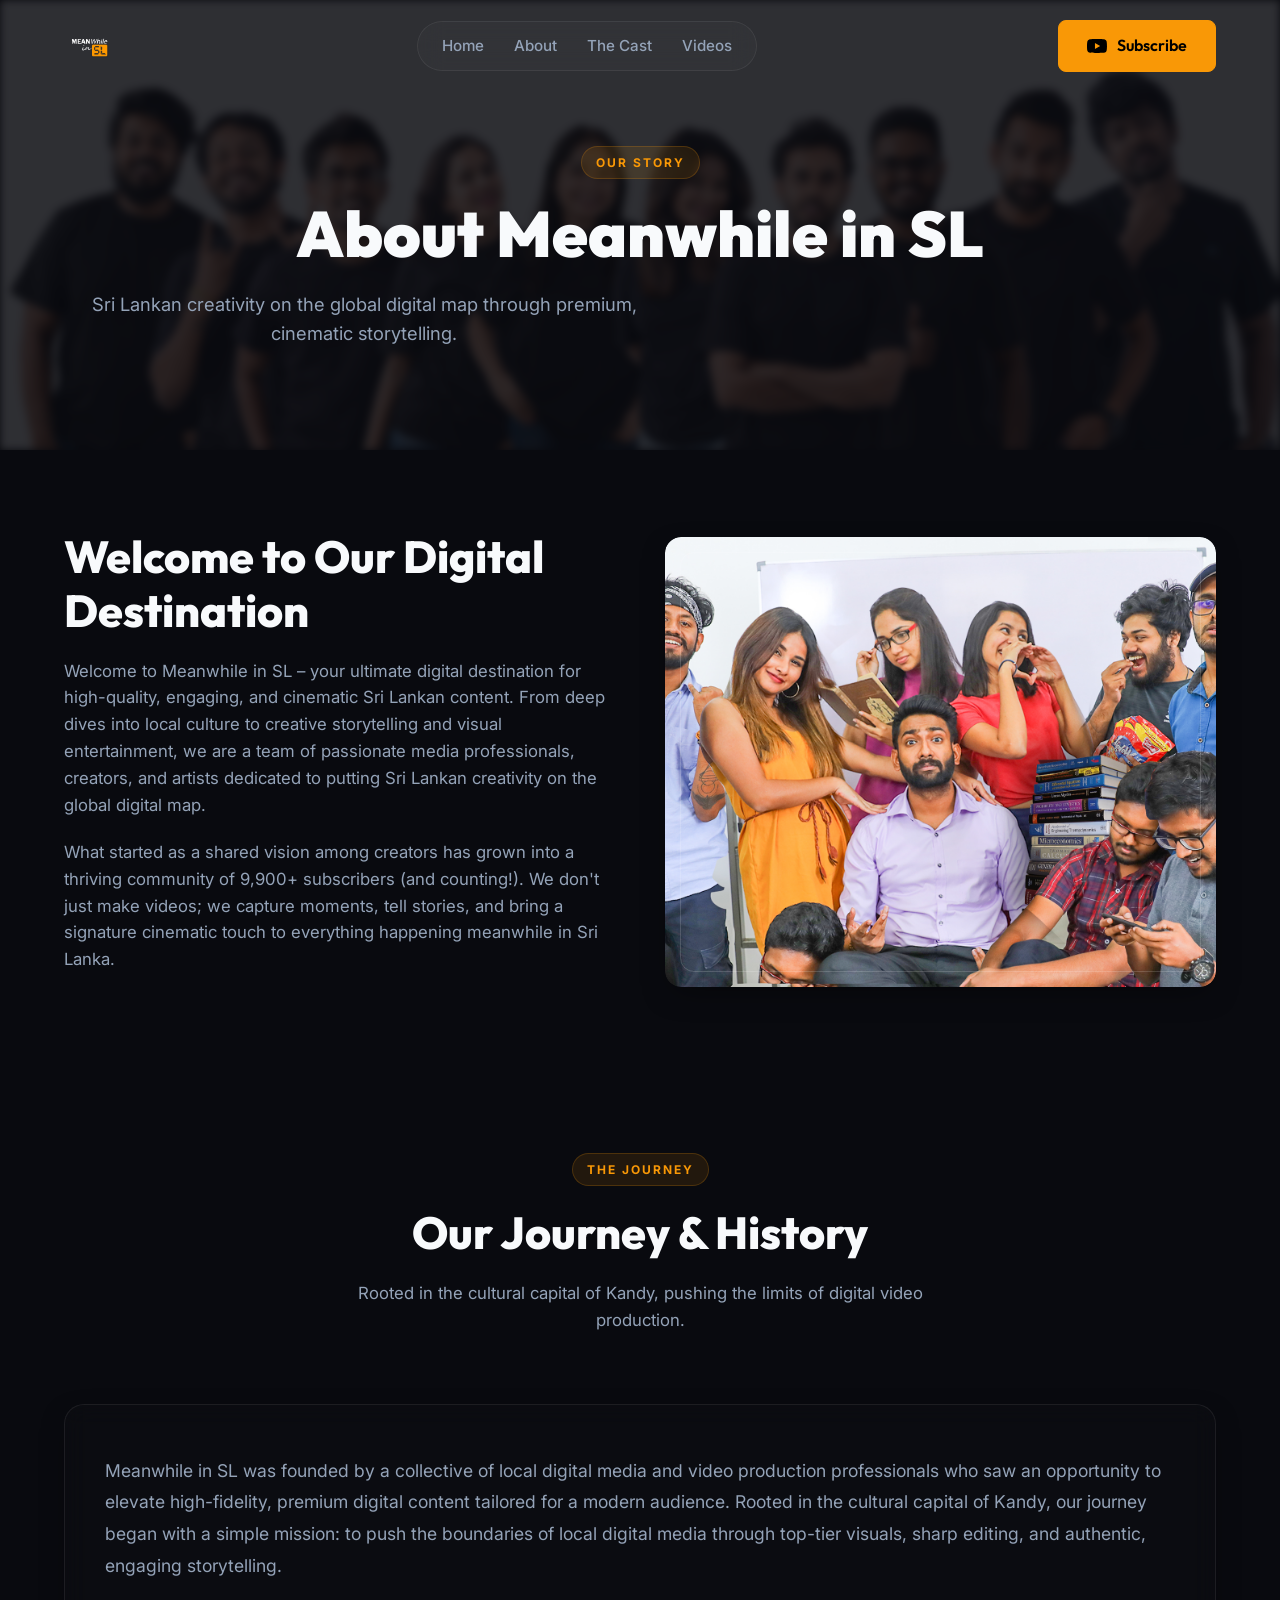
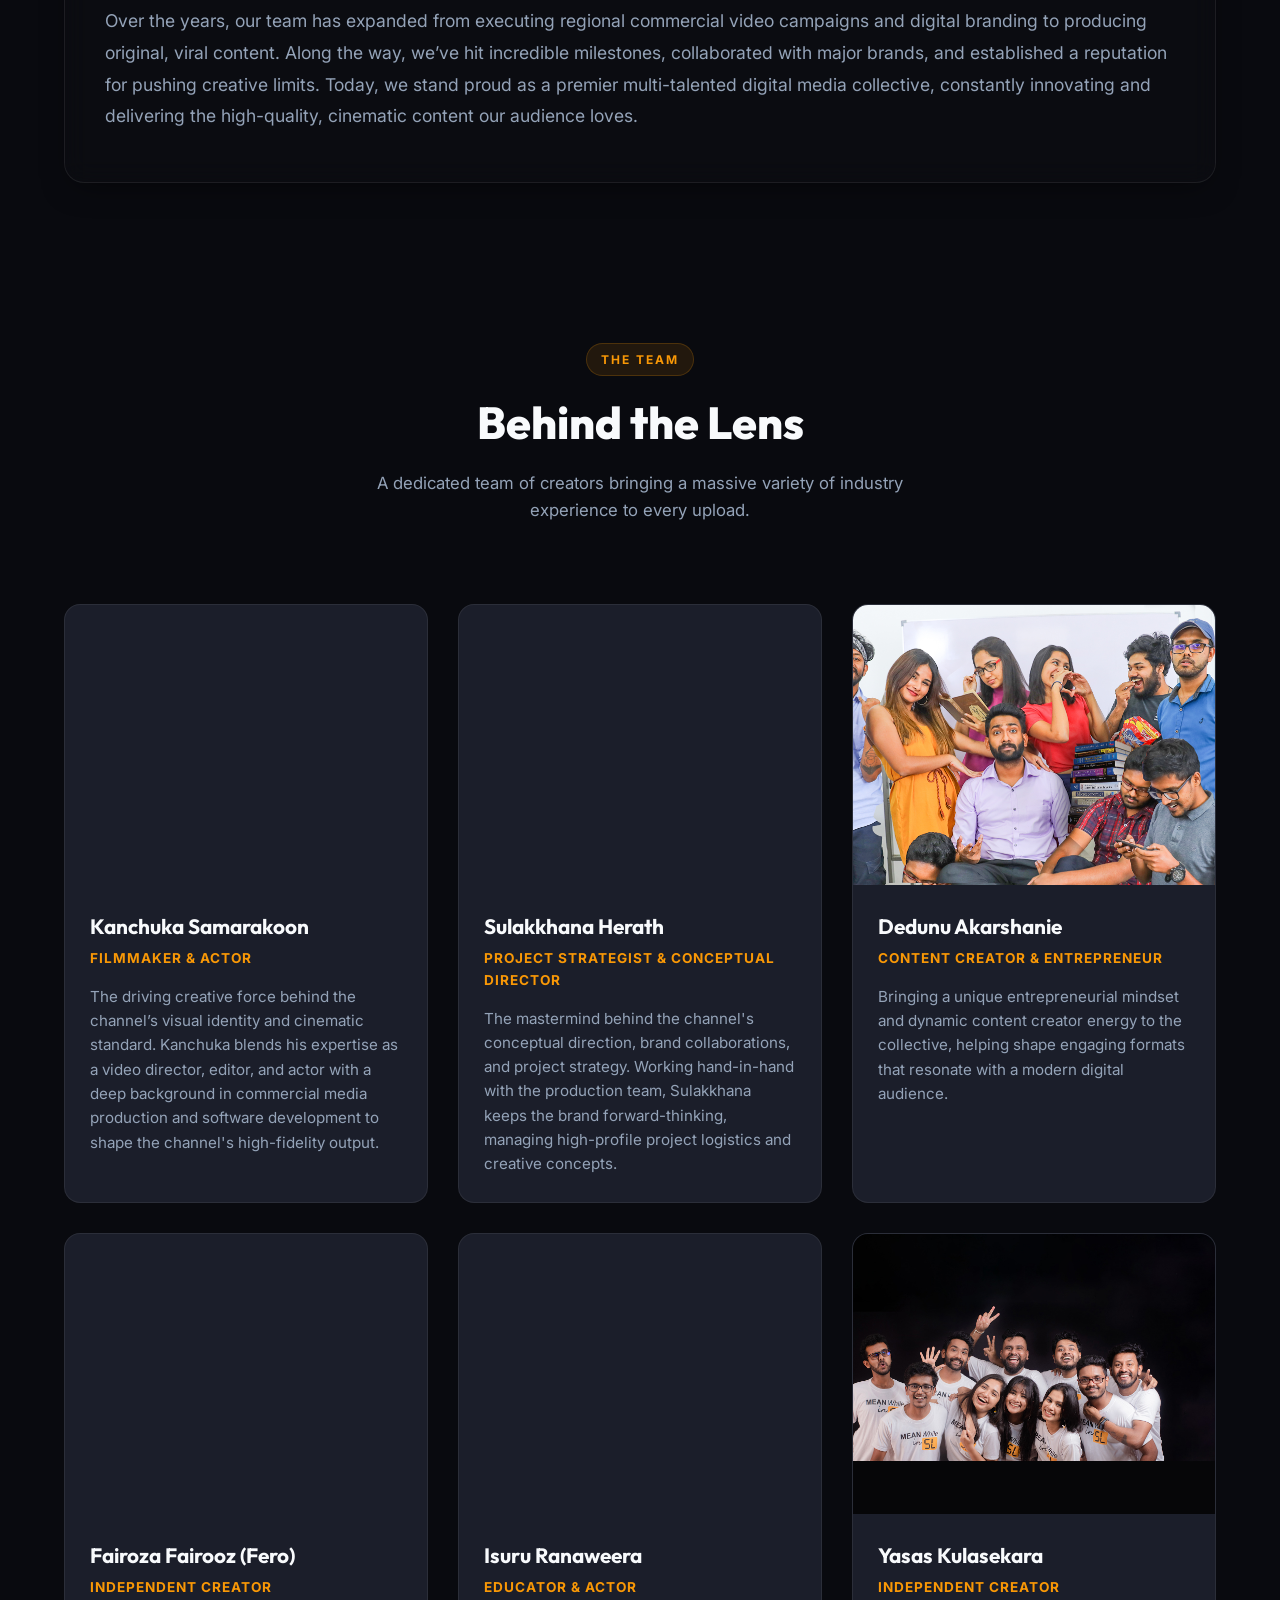
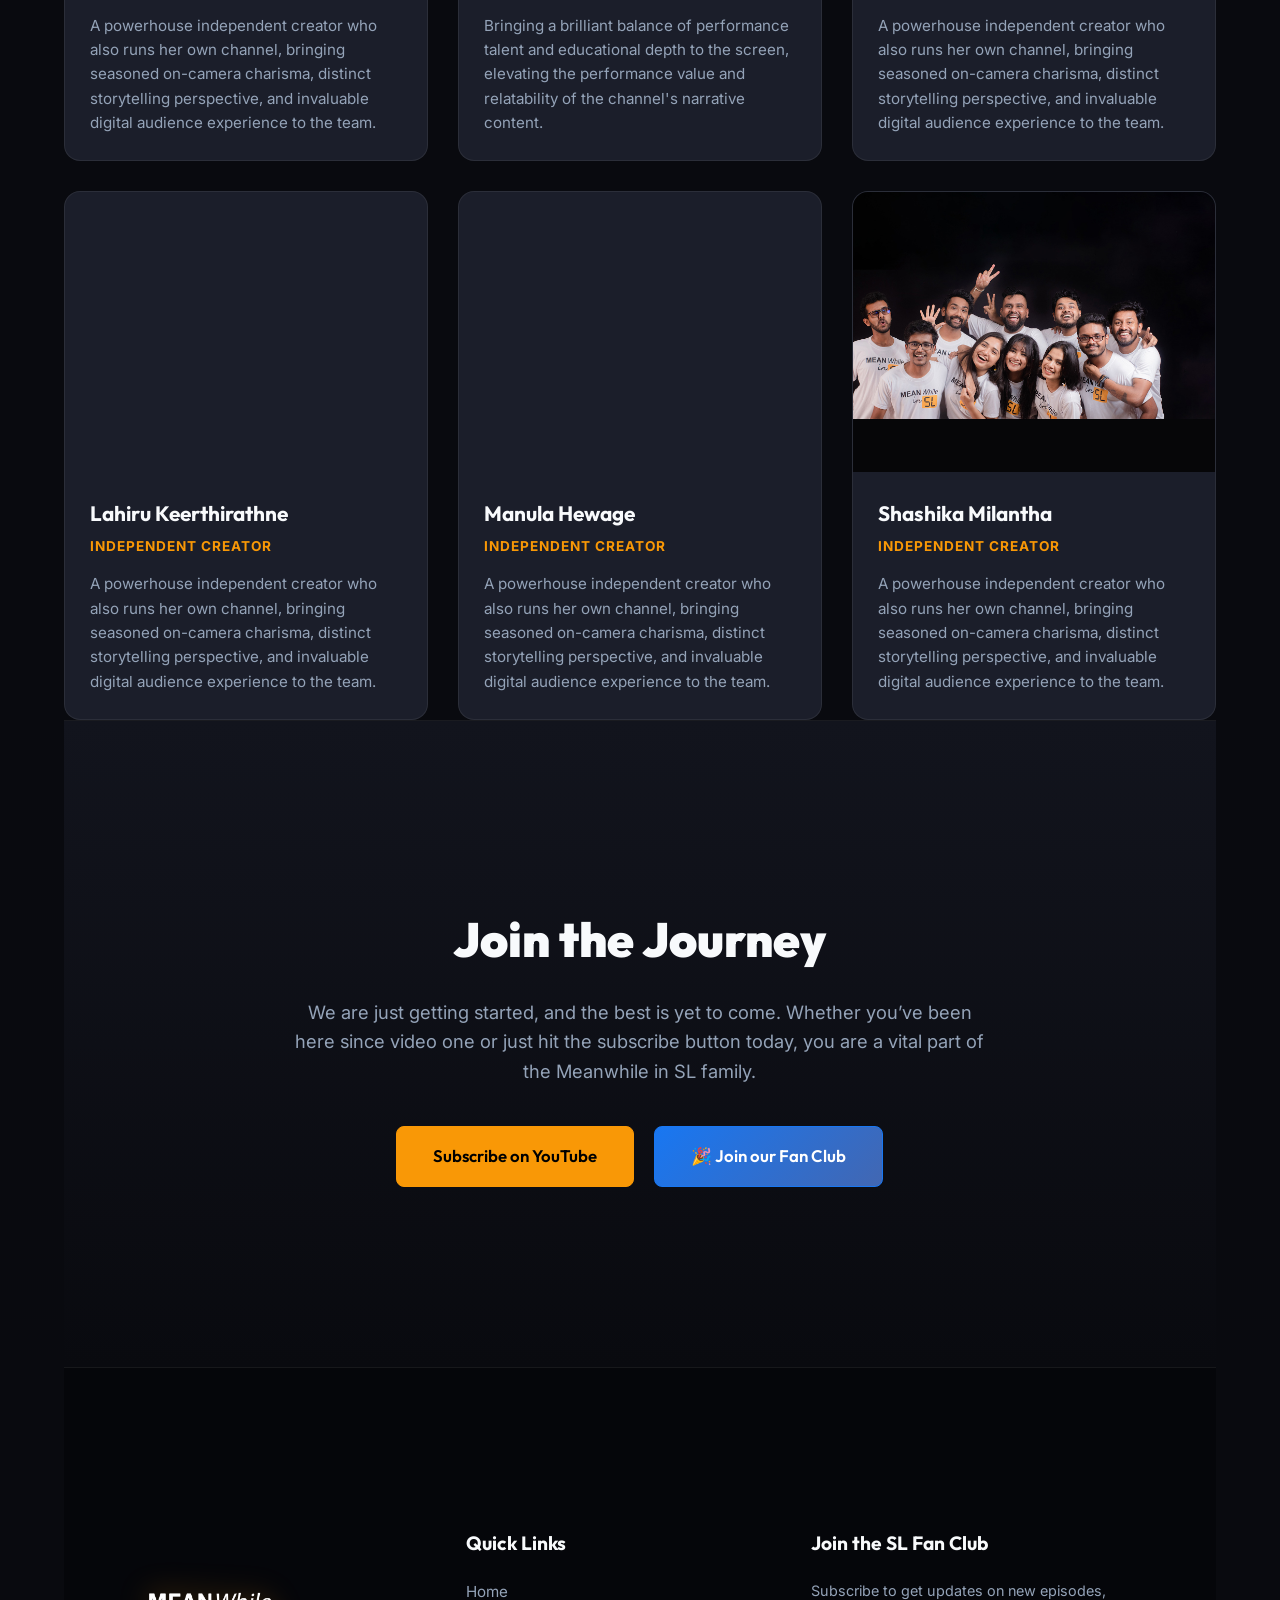
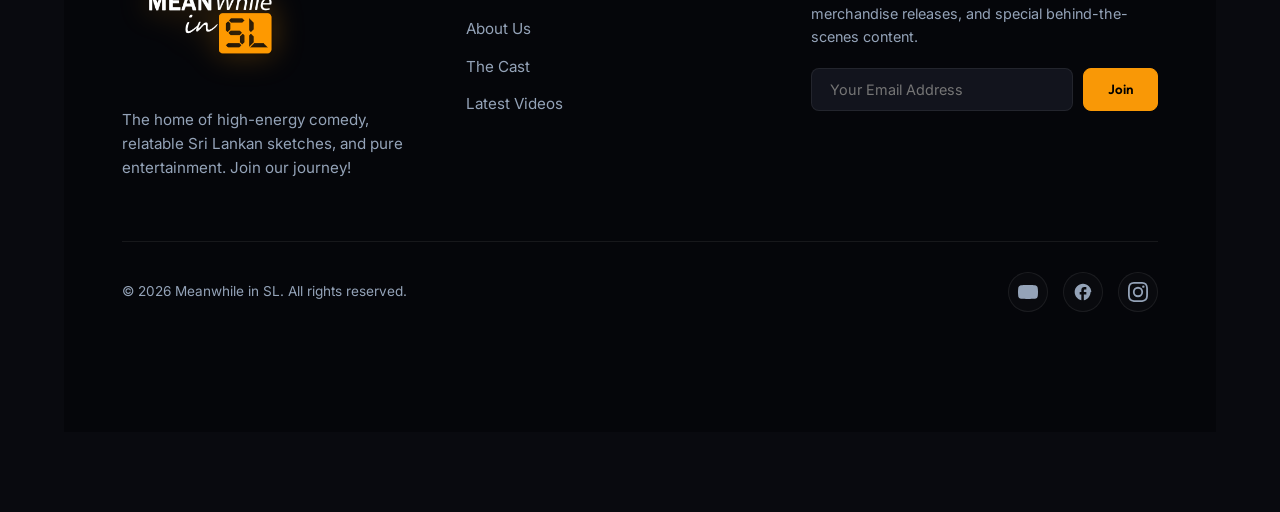
==== about.html @ 3b0b1403 "Add files via upload" ====
<!DOCTYPE html>
<html lang="en">
<head>
    <meta charset="UTF-8">
    <meta name="viewport" content="width=device-width, initial-scale=1.0">
    <title>About Us | Meanwhile in SL</title>
    <meta name="description" content="Learn about Meanwhile in SL - the ultimate digital destination for cinematic Sri Lankan content. Meet the core team, creators, and powerhouse production crew.">
    
    <!-- Site Favicon -->
    <link rel="icon" type="image/png" href="meanwhile%20in%20sl%20logo.png">
    
    <!-- Premium Fonts -->
    <link rel="preconnect" href="https://fonts.googleapis.com">
    <link rel="preconnect" href="https://fonts.gstatic.com" crossorigin>
    <link href="https://fonts.googleapis.com/css2?family=Inter:wght@300;400;500;600;700&family=Outfit:wght@400;500;700;800;900&display=swap" rel="stylesheet">
    
    <link rel="stylesheet" href="style.css">
</head>
<body>

    <!-- Floating Glassmorphic Header -->
    <header class="navbar scrolled" id="navbar">
        <div class="nav-container">
            <a href="index.html" class="logo-area">
                <img src="meanwhile%20in%20sl%20logo.png" alt="Meanwhile in SL Logo" class="nav-logo" id="navLogo" style="height: 52px;">
            </a>
            <nav class="nav-menu">
                <a href="index.html#home" class="nav-link">Home</a>
                <a href="about.html" class="nav-link active">About</a>
                <a href="index.html#cast" class="nav-link">The Cast</a>
                <a href="index.html#videos" class="nav-link">Videos</a>
            </nav>
            <div class="nav-actions">
                <a href="https://www.youtube.com/@MeanwhileinSL" target="_blank" class="btn btn-primary" id="subscribeBtn">
                    <svg class="icon-youtube" viewBox="0 0 24 24" width="20" height="20">
                        <path fill="currentColor" d="M23.498 6.163a3.003 3.003 0 0 0-2.11-2.107C19.505 3.545 12 3.545 12 3.545s-7.505 0-9.387.51A3.003 3.003 0 0 0 .502 6.163C0 8.07 0 12 0 12s0 3.93.502 5.837a3.003 3.003 0 0 0 2.11 2.107c1.882.51 9.387.51 9.387.51s7.505 0 9.387-.51a3.003 3.003 0 0 0 2.11-2.107C24 15.93 24 12 24 12s0-3.93-.502-5.837zM9.545 15.568V8.432L15.818 12l-6.273 3.568z"/>
                    </svg>
                    Subscribe
                </a>
                <button class="mobile-toggle" id="mobileToggle" aria-label="Toggle Menu">
                    <span></span>
                    <span></span>
                    <span></span>
                </button>
            </div>
        </div>
    </header>

    <!-- Mobile Nav Overlay -->
    <div class="mobile-nav" id="mobileNav">
        <a href="index.html#home" class="mobile-link">Home</a>
        <a href="about.html" class="mobile-link">About</a>
        <a href="index.html#cast" class="mobile-link">The Cast</a>
        <a href="index.html#videos" class="mobile-link">Videos</a>
        <a href="https://www.youtube.com/@MeanwhileinSL" target="_blank" class="btn btn-primary btn-block">Subscribe on YouTube</a>
    </div>

    <!-- About Inner Hero -->
    <section class="about-hero">
        <div class="about-hero-bg">
            <img src="meanwhile%20in%20sl%20channel%20art%202024%20copy%202.jpg" alt="Meanwhile in SL Crew Background" class="about-hero-bg-img">
            <div class="about-hero-overlay"></div>
        </div>
        <div class="container text-center reveal active">
            <div class="tag">OUR STORY</div>
            <h1 class="hero-title">About Meanwhile in SL</h1>
            <p class="hero-subtitle">Sri Lankan creativity on the global digital map through premium, cinematic storytelling.</p>
        </div>
    </section>

    <!-- Welcome / Main Description -->
    <section class="about-intro">
        <div class="container grid-2">
            <div class="about-intro-text reveal">
                <h2 class="section-title">Welcome to Our Digital Destination</h2>
                <p class="section-desc">Welcome to Meanwhile in SL – your ultimate digital destination for high-quality, engaging, and cinematic Sri Lankan content. From deep dives into local culture to creative storytelling and visual entertainment, we are a team of passionate media professionals, creators, and artists dedicated to putting Sri Lankan creativity on the global digital map.</p>
                <p class="section-desc">What started as a shared vision among creators has grown into a thriving community of 9,900+ subscribers (and counting!). We don't just make videos; we capture moments, tell stories, and bring a signature cinematic touch to everything happening meanwhile in Sri Lanka.</p>
            </div>
            <div class="about-intro-image-wrapper reveal">
                <div class="image-border-decoration"></div>
                <img src="photo.jpg" alt="Meanwhile in SL Crew smiling" class="about-intro-img">
            </div>
        </div>
    </section>

    <!-- Our Journey & History -->
    <section class="about-journey">
        <div class="container">
            <div class="section-header reveal">
                <div class="tag">THE JOURNEY</div>
                <h2 class="section-title text-center">Our Journey & History</h2>
                <p class="section-desc text-center">Rooted in the cultural capital of Kandy, pushing the limits of digital video production.</p>
            </div>

            <div class="journey-content-box reveal">
                <div class="journey-text-block">
                    <p>Meanwhile in SL was founded by a collective of local digital media and video production professionals who saw an opportunity to elevate high-fidelity, premium digital content tailored for a modern audience. Rooted in the cultural capital of Kandy, our journey began with a simple mission: to push the boundaries of local digital media through top-tier visuals, sharp editing, and authentic, engaging storytelling.</p>
                    <p>Over the years, our team has expanded from executing regional commercial video campaigns and digital branding to producing original, viral content. Along the way, we’ve hit incredible milestones, collaborated with major brands, and established a reputation for pushing creative limits. Today, we stand proud as a premier multi-talented digital media collective, constantly innovating and delivering the high-quality, cinematic content our audience loves.</p>
                </div>
            </div>
        </div>
    </section>

    <!-- Meet The Team -->
    <section class="about-team">
        <div class="container">
            <div class="section-header reveal">
                <div class="tag">THE TEAM</div>
                <h2 class="section-title text-center">Behind the Lens</h2>
                <p class="section-desc text-center">A dedicated team of creators bringing a massive variety of industry experience to every upload.</p>
            </div>


            <!-- Subsection 2: Talent -->
            <div class="team-subsection reveal">
                <div class="team-grid-3">
                      <div class="team-member-card">
                        <div class="team-avatar">
                            <div class="avatar-placeholder" style="background-image: url('https://scontent.fcmb1-2.fna.fbcdn.net/v/t39.30808-6/484182328_9840777942613437_3595091647632153605_n.jpg?stp=dst-jpg_tt6&cstp=mx1860x2048&ctp=s1860x2048&_nc_cat=100&ccb=1-7&_nc_sid=a5f93a&_nc_ohc=pTIH4A0-7n8Q7kNvwGMl-Ba&_nc_oc=AdqKL68I0Cy5PTVkeO1D-a4w556RmDHoKwRbZXMNMr2Cmqdtb182wT_cDc7JpOEt8nYH-avmyz1Nv10QKuK9nLFs&_nc_zt=23&_nc_ht=scontent.fcmb1-2.fna&_nc_gid=8f9nvWYu1uZVJVTSD2maiw&_nc_ss=7b2a8&oh=00_Af_EumTuJ__yi1Lal_dc9yAH9bTE7ZhTrc1whgiegSqM9g&oe=6A362487'); background-position: 20% 30%;"></div>
                        </div>
                        <div class="team-info">
                            <h3>Kanchuka Samarakoon</h3>
                            <span class="member-role">Filmmaker & Actor</span>
                            <p class="member-bio">The driving creative force behind the channel’s visual identity and cinematic standard. Kanchuka blends his expertise as a video director, editor, and actor with a deep background in commercial media production and software development to shape the channel's high-fidelity output.</p>
                        </div>
                    </div>
                    <div class="team-member-card">
                        <div class="team-avatar">
                            <div class="avatar-placeholder" style="background-image: url('https://scontent.fcmb1-2.fna.fbcdn.net/v/t39.30808-6/488657264_4105575099719403_1728680567372315993_n.jpg?stp=dst-jpg_tt6&cstp=mx960x958&ctp=s960x958&_nc_cat=104&ccb=1-7&_nc_sid=a5f93a&_nc_ohc=uIelOQU7lBUQ7kNvwGo5daE&_nc_oc=AdqvYMnGE994jOLUNqgHgzdgnNUOBDjjL971V-86fyXZ9jwnC0Uj0gipUsHZfQxMR44Fg5Xc3CO30T8Qs-6AyL7r&_nc_zt=23&_nc_ht=scontent.fcmb1-2.fna&_nc_gid=S4f-ZdOPDgukTjFBTirtqg&_nc_ss=7b2a8&oh=00_Af9TXsb6NcejXKk8uAgkrK7vMS9Me8RlwMsbPNKFryDBqw&oe=6A3626FC'); background-position: 40% 20%;"></div>
                        </div>
                        <div class="team-info">
                            <h3>Sulakkhana Herath</h3>
                            <span class="member-role">Project Strategist & Conceptual Director</span>
                            <p class="member-bio">The mastermind behind the channel's conceptual direction, brand collaborations, and project strategy. Working hand-in-hand with the production team, Sulakkhana keeps the brand forward-thinking, managing high-profile project logistics and creative concepts.</p>
                        </div>
                    </div>
                    <div class="team-member-card">
                        <div class="team-avatar">
                            <div class="avatar-placeholder" style="background-image: url('photo.jpg'); background-position: 60% 40%;"></div>
                        </div>
                        <div class="team-info">
                            <h3>Dedunu Akarshanie</h3>
                            <span class="member-role">Content Creator & Entrepreneur</span>
                            <p class="member-bio">Bringing a unique entrepreneurial mindset and dynamic content creator energy to the collective, helping shape engaging formats that resonate with a modern digital audience.</p>
                        </div>
                    </div>

                    <div class="team-member-card">
                        <div class="team-avatar">
                            <div class="avatar-placeholder" style="background-image: url('https://scontent.fcmb1-2.fna.fbcdn.net/v/t39.30808-6/515511561_30275424962101084_8523531295582062619_n.jpg?stp=dst-jpg_tt6&cstp=mx1966x1966&ctp=s1966x1966&_nc_cat=110&ccb=1-7&_nc_sid=6ee11a&_nc_ohc=gZBSkaACd34Q7kNvwFnrl_e&_nc_oc=AdqFomYxN5ThrzyV7MyHgVRDNwBGshxmyZD60FVOd7ufZYcOfGQfbRy0ekqt-UdoCUYG-NzE2x_EjopTVOihvU8L&_nc_zt=23&_nc_ht=scontent.fcmb1-2.fna&_nc_gid=MGii1XdE_7RMHGas6N5vRQ&_nc_ss=7b2a8&oh=00_Af8An-LPck3_M5XFbMUSpYa1E1An1EfNfpX2M_99PlxiVA&oe=6A36380D'); background-position: 70% 30%;"></div>
                        </div>
                        <div class="team-info">
                            <h3>Fairoza Fairooz (Fero)</h3>
                            <span class="member-role">Independent Creator</span>
                            <p class="member-bio">A powerhouse independent creator who also runs her own channel, bringing seasoned on-camera charisma, distinct storytelling perspective, and invaluable digital audience experience to the team.</p>
                        </div>
                    </div>

                    <div class="team-member-card">
                        <div class="team-avatar">
                            <div class="avatar-placeholder" style="background-image: url('https://scontent.fcmb1-2.fna.fbcdn.net/v/t39.30808-6/601808235_25302412516120381_256645897021459756_n.jpg?stp=dst-jpg_tt6&cstp=mx1638x1852&ctp=s1638x1852&_nc_cat=110&ccb=1-7&_nc_sid=a5f93a&_nc_ohc=XVgomjbQUlwQ7kNvwHAcsH2&_nc_oc=AdrqaNaQHyjct-Nr3asFlhQ10zSma9FpMFwknmZVzHQQ_bJiXrG6I_LnHNo1pOarkvTfn_p7psXCFCJaAhkyRic7&_nc_zt=23&_nc_ht=scontent.fcmb1-2.fna&_nc_gid=AtixOa9etHN5tB1AezlZ2g&_nc_ss=7b2a8&oh=00_Af_vdKR96hD-XTVXubIWyMxvbKn5I79IwVCP6eFOMK6bZw&oe=6A363878'); background-position: 10% 50%;"></div>
                        </div>
                        <div class="team-info">
                            <h3>Isuru Ranaweera</h3>
                            <span class="member-role">Educator & Actor</span>
                            <p class="member-bio">Bringing a brilliant balance of performance talent and educational depth to the screen, elevating the performance value and relatability of the channel's narrative content.</p>
                        </div>
                    </div>

                    <div class="team-member-card">
                        <div class="team-avatar">
                            <div class="avatar-placeholder" style="background-image: url('Untitled-1.jpg'); background-position: 70% 30%;"></div>
                        </div>
                        <div class="team-info">
                            <h3>Yasas Kulasekara</h3>
                            <span class="member-role">Independent Creator</span>
                            <p class="member-bio">A powerhouse independent creator who also runs her own channel, bringing seasoned on-camera charisma, distinct storytelling perspective, and invaluable digital audience experience to the team.</p>
                        </div>
                    </div>

                    <div class="team-member-card">
                        <div class="team-avatar">
                            <div class="avatar-placeholder" style="background-image: url('https://scontent.fcmb1-2.fna.fbcdn.net/v/t1.6435-9/186520827_1690759191118416_2384510120755830974_n.jpg?stp=dst-jpg_tt6&cstp=mx1440x1425&ctp=s1440x1425&_nc_cat=101&ccb=1-7&_nc_sid=6ee11a&_nc_ohc=bQYzRHZb1GAQ7kNvwGoNSG6&_nc_oc=Adp-79LAWg6LhqKLeEix5t8Qa_5PRWeR6vCyqoRhX8AncvQsznOZ_wyxI1EzN8u8H2C3svneJF_rygxF3Hb61lUW&_nc_zt=23&_nc_ht=scontent.fcmb1-2.fna&_nc_gid=57KlxtOS7j9lk-drKiVjGA&_nc_ss=7b2a8&oh=00_Af8YZm51aRBLws73SjzvhD0En1Uc7LjKgmI_7dLAVvZjxw&oe=6A57D6E5'); background-position: 70% 30%;"></div>
                        </div>
                        <div class="team-info">
                            <h3>Lahiru Keerthirathne</h3>
                            <span class="member-role">Independent Creator</span>
                            <p class="member-bio">A powerhouse independent creator who also runs her own channel, bringing seasoned on-camera charisma, distinct storytelling perspective, and invaluable digital audience experience to the team.</p>
                        </div>
                    </div>

                    <div class="team-member-card">
                        <div class="team-avatar">
                            <div class="avatar-placeholder" style="background-image: url('https://scontent.fcmb1-2.fna.fbcdn.net/v/t39.30808-6/438238572_1508297350066424_4063127439572100324_n.jpg?stp=dst-jpg_tt6&cstp=mx1629x2048&ctp=s1629x2048&_nc_cat=108&ccb=1-7&_nc_sid=a5f93a&_nc_ohc=VD_YWcc2CJkQ7kNvwG4Fwy5&_nc_oc=Adrei_QUAFx_NCNiV3bPZb-NLbKcKIUjuGgTkrv6tSY5BFxmfelxtFZEaWOWezL-OzmohigfeRN_NBU2i0sT9dhL&_nc_zt=23&_nc_ht=scontent.fcmb1-2.fna&_nc_gid=Upk8282l8UncvxelOsbb2g&_nc_ss=7b2a8&oh=00_Af-0rVIDV6WpaBI9V3Hkyhf9xjszJMHBGxS9OKE52aZBZg&oe=6A363A39'); background-position: 70% 30%;"></div>
                        </div>
                        <div class="team-info">
                            <h3>Manula Hewage</h3>
                            <span class="member-role">Independent Creator</span>
                            <p class="member-bio">A powerhouse independent creator who also runs her own channel, bringing seasoned on-camera charisma, distinct storytelling perspective, and invaluable digital audience experience to the team.</p>
                        </div>
                    </div>

                    <div class="team-member-card">
                        <div class="team-avatar">
                            <div class="avatar-placeholder" style="background-image: url('Untitled-1.jpg'); background-position: 70% 30%;"></div>
                        </div>
                        <div class="team-info">
                            <h3>Shashika Milantha</h3>
                            <span class="member-role">Independent Creator</span>
                            <p class="member-bio">A powerhouse independent creator who also runs her own channel, bringing seasoned on-camera charisma, distinct storytelling perspective, and invaluable digital audience experience to the team.</p>
                        </div>
                    </div>


                </div>
            </div>

    <!-- Join the Journey CTA -->
    <section class="about-cta">
        <div class="container text-center reveal">
            <h2>Join the Journey</h2>
            <p>We are just getting started, and the best is yet to come. Whether you’ve been here since video one or just hit the subscribe button today, you are a vital part of the Meanwhile in SL family.</p>
            <div class="cta-btns">
                <a href="https://www.youtube.com/@MeanwhileinSL" target="_blank" class="btn btn-primary btn-lg">Subscribe on YouTube</a>
                <a href="https://www.facebook.com/groups/meanwhileinsl" target="_blank" class="btn btn-fanclub btn-lg">🎉 Join our Fan Club</a>
            </div>
        </div>
    </section>

    <!-- Footer -->
    <footer class="footer">
        <div class="container">
            <div class="footer-top grid-3">
                <div class="footer-about">
                    <img src="meanwhile%20in%20sl%20logo.png" alt="Meanwhile in SL Logo" class="hero-logo" style="max-width: 180px;">
                    <p>The home of high-energy comedy, relatable Sri Lankan sketches, and pure entertainment. Join our journey!</p>
                </div>
                <div class="footer-links">
                    <h3>Quick Links</h3>
                    <ul>
                        <li><a href="index.html#home">Home</a></li>
                        <li><a href="about.html">About Us</a></li>
                        <li><a href="index.html#cast">The Cast</a></li>
                        <li><a href="index.html#videos">Latest Videos</a></li>
                    </ul>
                </div>
                <div class="footer-community">
                    <h3>Join the SL Fan Club</h3>
                    <p>Subscribe to get updates on new episodes, merchandise releases, and special behind-the-scenes content.</p>
                    <form class="newsletter-form" id="newsletterForm">
                        <input type="email" placeholder="Your Email Address" required class="input-field">
                        <button type="submit" class="btn btn-primary btn-submit">Join</button>
                    </form>
                </div>
            </div>
            
            <hr class="footer-divider">
            
            <div class="footer-bottom">
                <p>&copy; 2026 Meanwhile in SL. All rights reserved.</p>
                <div class="social-links">
                    <a href="https://www.youtube.com/@MeanwhileinSL" target="_blank" aria-label="YouTube">
                        <svg viewBox="0 0 24 24" width="20" height="20"><path fill="currentColor" d="M23.498 6.163a3.003 3.003 0 0 0-2.11-2.107C19.505 3.545 12 3.545 12 3.545s-7.505 0-9.387.51A3.003 3.003 0 0 0 .502 6.163C0 8.07 0 12 0 12s0 3.93.502 5.837a3.003 3.003 0 0 0 2.11 2.107c1.882.51 9.387.51 9.387.51s7.505 0 9.387-.51a3.003 3.003 0 0 0 2.11-2.107C24 15.93 24 12 24 12s0-3.93-.502-5.837z"/></svg>
                    </a>
                    <a href="https://www.facebook.com/groups/meanwhileinsl" target="_blank" aria-label="Facebook Fan Club">
                        <svg viewBox="0 0 24 24" width="20" height="20"><path fill="currentColor" d="M22 12c0-5.52-4.48-10-10-10S2 6.48 2 12c0 4.84 3.44 8.87 8 9.8V15H8v-3h2V9.5C10 7.57 11.57 6 13.5 6H16v3h-2c-.55 0-1 .45-1 1v2h3v3h-3v6.95c4.56-.93 8-4.96 8-9.75z"/></svg>
                    </a>
                    <a href="#" aria-label="Instagram">
                        <svg viewBox="0 0 24 24" width="20" height="20"><path fill="currentColor" d="M12 2.163c3.204 0 3.584.012 4.85.07 3.252.148 4.771 1.691 4.919 4.919.058 1.265.069 1.645.069 4.849 0 3.205-.012 3.584-.069 4.849-.149 3.225-1.664 4.771-4.919 4.919-1.266.058-1.644.07-4.85.07-3.204 0-3.584-.012-4.849-.07-3.26-.149-4.771-1.699-4.919-4.92-.058-1.265-.07-1.644-.07-4.849 0-3.204.013-3.583.07-4.849.149-3.227 1.664-4.771 4.919-4.919 1.266-.057 1.645-.069 4.849-.069zM12 0C8.741 0 8.333.014 7.053.072 2.695.272.273 2.69.073 7.051.014 8.333 0 8.741 0 12c0 3.259.014 3.668.072 4.948.2 4.358 2.618 6.78 6.98 6.98 1.281.058 1.689.072 4.948.072 3.259 0 3.668-.014 4.948-.072 4.354-.2 6.782-2.618 6.979-6.98.059-1.28.073-1.689.073-4.948 0-3.259-.014-3.667-.072-4.947-.196-4.354-2.617-6.78-6.979-6.98C15.668.014 15.259 0 12 0zm0 5.838a6.162 6.162 0 1 0 0 12.324 6.162 6.162 0 0 0 0-12.324zM12 16a4 4 0 1 1 0-8 4 4 0 0 1 0 8zm6.406-11.845a1.44 1.44 0 1 0 0 2.881 1.44 1.44 0 0 0 0-2.881z"/></svg>
                    </a>
                </div>
            </div>
        </div>
    </footer>

    <script src="app.js"></script>
</body>
</html>
---- style.css ----
/* Global Variables & Colors */
:root {
    --bg-primary: #090a0f;
    --bg-secondary: #12141d;
    --bg-tertiary: #1b1e2a;
    --accent: #f99806; /* The Meanwhile in SL Orange */
    --accent-glow: rgba(249, 152, 6, 0.35);
    --accent-light: #ffb84d;
    --text-main: #f8fafc;
    --text-muted: #94a3b8;
    --border: rgba(255, 255, 255, 0.07);
    --border-hover: rgba(249, 152, 6, 0.3);
    --glass: rgba(18, 20, 29, 0.75);
    --glass-blur: blur(12px);
    --transition: all 0.4s cubic-bezier(0.16, 1, 0.3, 1);
    --shadow: 0 10px 30px -10px rgba(0, 0, 0, 0.5);
    --font-heading: 'Outfit', sans-serif;
    --font-body: 'Inter', sans-serif;
}

/* Reset & Base Styles */
* {
    margin: 0;
    padding: 0;
    box-sizing: border-box;
    scroll-behavior: smooth;
}

body {
    background-color: var(--bg-primary);
    color: var(--text-main);
    font-family: var(--font-body);
    line-height: 1.6;
    overflow-x: hidden;
    -webkit-font-smoothing: antialiased;
}

a {
    color: inherit;
    text-decoration: none;
    transition: var(--transition);
}

img {
    max-width: 100%;
    height: auto;
    display: block;
}

ul {
    list-style: none;
}

/* Utility Classes */
.container {
    width: 90%;
    max-width: 1200px;
    margin: 0 auto;
    padding: 80px 0;
}

.grid-2 {
    display: grid;
    grid-template-columns: 1fr 1fr;
    gap: 50px;
    align-items: center;
}

.grid-3 {
    display: grid;
    grid-template-columns: repeat(3, 1fr);
    gap: 30px;
}

.text-center {
    text-align: center;
}

.mt-4 {
    margin-top: 40px;
}

.gradient-text {
    background: linear-gradient(135deg, var(--text-main) 30%, var(--accent) 100%);
    -webkit-background-clip: text;
    -webkit-text-fill-color: transparent;
}

.tag {
    display: inline-block;
    padding: 6px 14px;
    background: rgba(249, 152, 6, 0.1);
    color: var(--accent);
    border: 1px solid rgba(249, 152, 6, 0.2);
    border-radius: 50px;
    font-size: 0.75rem;
    font-weight: 700;
    letter-spacing: 2px;
    margin-bottom: 20px;
    text-transform: uppercase;
}

/* Button Component */
.btn {
    display: inline-flex;
    align-items: center;
    justify-content: center;
    gap: 10px;
    padding: 12px 28px;
    border-radius: 8px;
    font-family: var(--font-heading);
    font-weight: 600;
    cursor: pointer;
    transition: var(--transition);
}

.btn-primary {
    background-color: var(--accent);
    color: #000;
    border: 1px solid var(--accent);
}

.btn-primary:hover {
    background-color: transparent;
    color: var(--accent);
    box-shadow: 0 0 20px var(--accent-glow);
}

.btn-secondary {
    background-color: transparent;
    color: var(--text-main);
    border: 1px solid var(--border);
}

.btn-secondary:hover {
    background-color: rgba(255, 255, 255, 0.05);
    border-color: var(--accent);
}

.btn-fanclub {
    background: linear-gradient(135deg, #1877f2, #4267b2);
    color: #fff;
    border: 1px solid #1877f2;
}

.btn-fanclub:hover {
    background: transparent;
    color: #1877f2;
    box-shadow: 0 0 20px rgba(24, 119, 242, 0.35);
}

.btn-lg {
    padding: 16px 36px;
    font-size: 1.05rem;
}

.btn-block {
    width: 100%;
}

/* Floating Navigation Bar */
.navbar {
    position: fixed;
    top: 0;
    left: 0;
    width: 100%;
    z-index: 1000;
    transition: var(--transition);
    padding: 20px 0;
    border-bottom: 1px solid transparent;
}

.navbar.scrolled {
    background-color: var(--glass);
    backdrop-filter: var(--glass-blur);
    padding: 12px 0;
    border-bottom: 1px solid var(--border);
    box-shadow: var(--shadow);
}

.nav-container {
    width: 90%;
    max-width: 1200px;
    margin: 0 auto;
    display: flex;
    justify-content: space-between;
    align-items: center;
}

.nav-logo {
    height: 64px;
    transition: var(--transition);
}

.navbar.scrolled .nav-logo {
    height: 52px;
}

.nav-menu {
    display: flex;
    gap: 30px;
    background: rgba(255, 255, 255, 0.02);
    border: 1px solid var(--border);
    padding: 8px 24px;
    border-radius: 50px;
    backdrop-filter: var(--glass-blur);
}

.nav-link {
    font-weight: 500;
    font-size: 0.95rem;
    color: var(--text-muted);
    position: relative;
    padding: 4px 0;
}

.nav-link:hover, .nav-link.active {
    color: var(--text-main);
}

.nav-link::after {
    content: '';
    position: absolute;
    bottom: 0;
    left: 0;
    width: 0;
    height: 2px;
    background-color: var(--accent);
    transition: var(--transition);
}

.nav-link:hover::after, .nav-link.active::after {
    width: 100%;
}

.nav-actions {
    display: flex;
    align-items: center;
    gap: 15px;
}

.mobile-toggle {
    display: none;
    background: none;
    border: none;
    cursor: pointer;
    flex-direction: column;
    gap: 6px;
    z-index: 1100;
}

.mobile-toggle span {
    display: block;
    width: 25px;
    height: 2px;
    background-color: var(--text-main);
    transition: var(--transition);
}

/* Mobile Nav Overlay */
.mobile-nav {
    position: fixed;
    top: 0;
    right: -100%;
    width: 80%;
    max-width: 400px;
    height: 100vh;
    background-color: var(--bg-secondary);
    border-left: 1px solid var(--border);
    z-index: 999;
    padding: 120px 40px 40px;
    display: flex;
    flex-direction: column;
    gap: 25px;
    transition: 0.5s cubic-bezier(0.16, 1, 0.3, 1);
}

.mobile-nav.open {
    right: 0;
}

.mobile-link {
    font-family: var(--font-heading);
    font-size: 1.5rem;
    font-weight: 700;
    color: var(--text-muted);
}

.mobile-link:hover {
    color: var(--accent);
    padding-left: 8px;
}

/* Hero Section */
.hero {
    position: relative;
    min-height: 100vh;
    display: flex;
    align-items: center;
    overflow: hidden;
    padding-top: 100px;
}

.hero-bg {
    position: absolute;
    top: 0;
    left: 0;
    width: 100%;
    height: 100%;
    z-index: -2;
}

.hero-bg-img {
    width: 100%;
    height: 100%;
    object-fit: cover;
    opacity: 0.25;
    transform: scale(1.05);
    filter: blur(4px);
    animation: zoomHero 20s infinite alternate;
}

.hero-overlay {
    position: absolute;
    top: 0;
    left: 0;
    width: 100%;
    height: 100%;
    background: radial-gradient(circle at center, transparent 20%, var(--bg-primary) 90%),
                linear-gradient(0deg, var(--bg-primary) 5%, transparent 60%);
    z-index: -1;
}

.hero-content {
    text-align: center;
    max-width: 800px;
    display: flex;
    flex-direction: column;
    align-items: center;
}

.logo-badge {
    margin-bottom: 24px;
}

.hero-logo {
    max-width: 280px;
    filter: drop-shadow(0 0 15px rgba(249, 152, 6, 0.35));
    animation: float 6s ease-in-out infinite;
}

.hero-title {
    font-family: var(--font-heading);
    font-size: 4rem;
    font-weight: 900;
    line-height: 1.1;
    margin-bottom: 20px;
}

.hero-subtitle {
    font-size: 1.15rem;
    color: var(--text-muted);
    max-width: 600px;
    margin-bottom: 35px;
}

.hero-btns {
    display: flex;
    gap: 20px;
    margin-bottom: 50px;
}

.hero-stats {
    display: flex;
    align-items: center;
    background: rgba(255, 255, 255, 0.02);
    border: 1px solid var(--border);
    padding: 15px 40px;
    border-radius: 16px;
    backdrop-filter: var(--glass-blur);
}

.stat-card {
    display: flex;
    flex-direction: column;
    align-items: center;
}

.stat-number {
    font-family: var(--font-heading);
    font-size: 1.8rem;
    font-weight: 800;
    color: var(--accent);
}

.stat-label {
    font-size: 0.8rem;
    color: var(--text-muted);
    text-transform: uppercase;
    letter-spacing: 1px;
}

.stat-divider {
    width: 1px;
    height: 40px;
    background-color: var(--border);
    margin: 0 30px;
}

.scroll-indicator {
    position: absolute;
    bottom: 30px;
    left: 50%;
    transform: translateX(-50%);
    display: flex;
    flex-direction: column;
    align-items: center;
    gap: 8px;
    opacity: 0.7;
}

.mouse {
    width: 24px;
    height: 40px;
    border: 2px solid var(--text-muted);
    border-radius: 20px;
    position: relative;
}

.wheel {
    width: 4px;
    height: 8px;
    background-color: var(--accent);
    border-radius: 2px;
    position: absolute;
    top: 6px;
    left: 50%;
    transform: translateX(-50%);
    animation: scrollMouse 1.5s infinite;
}

/* About Section */
.about {
    position: relative;
    background: linear-gradient(180deg, var(--bg-primary) 0%, var(--bg-secondary) 100%);
}

.about-image-wrapper {
    position: relative;
    border-radius: 20px;
    overflow: hidden;
    box-shadow: var(--shadow);
}

.about-img {
    width: 100%;
    height: 450px;
    object-fit: cover;
    transition: var(--transition);
}

.about-image-wrapper:hover .about-img {
    transform: scale(1.03);
}

.image-border-decoration {
    position: absolute;
    top: 15px;
    left: 15px;
    right: 15px;
    bottom: 15px;
    border: 1px solid rgba(255, 255, 255, 0.15);
    border-radius: 14px;
    pointer-events: none;
    z-index: 2;
}

.about-text-container {
    display: flex;
    flex-direction: column;
    justify-content: center;
}

.section-title {
    font-family: var(--font-heading);
    font-size: 2.8rem;
    font-weight: 800;
    line-height: 1.2;
    margin-bottom: 20px;
}

.section-desc {
    color: var(--text-muted);
    font-size: 1.05rem;
    margin-bottom: 20px;
}

.about-highlights {
    margin-top: 25px;
    display: flex;
    flex-direction: column;
    gap: 20px;
}

.highlight-item {
    display: flex;
    gap: 15px;
    align-items: flex-start;
}

.highlight-icon {
    font-size: 1.5rem;
    background: rgba(255, 255, 255, 0.03);
    border: 1px solid var(--border);
    padding: 10px;
    border-radius: 12px;
    line-height: 1;
}

.highlight-item h4 {
    font-family: var(--font-heading);
    font-size: 1.1rem;
    font-weight: 700;
    margin-bottom: 4px;
}

.highlight-item p {
    color: var(--text-muted);
    font-size: 0.9rem;
}

/* Cast Section */
.cast {
    background-color: var(--bg-secondary);
}

.section-header {
    max-width: 600px;
    margin: 0 auto 50px;
    display: flex;
    flex-direction: column;
    align-items: center;
}

.cast-highlight-banner {
    position: relative;
    border-radius: 20px;
    overflow: hidden;
    height: 400px;
    margin-bottom: 50px;
    box-shadow: var(--shadow);
}

.cast-group-banner-img {
    width: 100%;
    height: 100%;
    object-fit: cover;
}

.banner-overlay {
    position: absolute;
    bottom: 0;
    left: 0;
    width: 100%;
    padding: 40px;
    background: linear-gradient(0deg, rgba(9, 10, 15, 0.95) 20%, transparent 100%);
    display: flex;
    flex-direction: column;
    justify-content: flex-end;
}

.banner-overlay h3 {
    font-family: var(--font-heading);
    font-size: 1.8rem;
    font-weight: 800;
    margin-bottom: 8px;
}

.banner-overlay p {
    color: var(--text-muted);
    max-width: 600px;
}

.cast-grid {
    display: grid;
    grid-template-columns: repeat(3, 1fr);
    gap: 30px;
}

.cast-card {
    background-color: var(--bg-tertiary);
    border: 1px solid var(--border);
    border-radius: 16px;
    overflow: hidden;
    transition: var(--transition);
}

.cast-card:hover {
    transform: translateY(-8px);
    border-color: var(--border-hover);
    box-shadow: 0 15px 30px rgba(0, 0, 0, 0.4);
}

.cast-avatar {
    height: 240px;
    overflow: hidden;
    position: relative;
}

.avatar-placeholder {
    width: 100%;
    height: 100%;
    background-size: cover;
    background-repeat: no-repeat;
    transition: var(--transition);
}

.cast-card:hover .avatar-placeholder {
    transform: scale(1.05);
}

.cast-info {
    padding: 24px;
}

.cast-info h3 {
    font-family: var(--font-heading);
    font-size: 1.35rem;
    font-weight: 700;
    margin-bottom: 4px;
}

.cast-role {
    display: inline-block;
    color: var(--accent);
    font-size: 0.8rem;
    font-weight: 600;
    text-transform: uppercase;
    letter-spacing: 1px;
    margin-bottom: 12px;
}

.cast-bio {
    color: var(--text-muted);
    font-size: 0.9rem;
}

/* Videos Section */
.videos {
    background: linear-gradient(180deg, var(--bg-secondary) 0%, var(--bg-primary) 100%);
}

.videos-grid {
    display: grid;
    grid-template-columns: repeat(3, 1fr);
    gap: 30px;
}

.video-card {
    background-color: var(--bg-secondary);
    border: 1px solid var(--border);
    border-radius: 16px;
    overflow: hidden;
    cursor: pointer;
    transition: var(--transition);
}

.video-card:hover {
    transform: translateY(-8px);
    border-color: var(--border-hover);
    box-shadow: 0 15px 30px rgba(0,0,0,0.4);
}

.video-thumbnail {
    position: relative;
    height: 200px;
    overflow: hidden;
}

.thumb-img {
    width: 100%;
    height: 100%;
    object-fit: cover;
    transition: var(--transition);
}

.video-card:hover .thumb-img {
    transform: scale(1.05);
}

.play-overlay {
    position: absolute;
    top: 0;
    left: 0;
    width: 100%;
    height: 100%;
    background-color: rgba(9, 10, 15, 0.4);
    display: flex;
    justify-content: center;
    align-items: center;
    opacity: 0;
    transition: var(--transition);
}

.video-card:hover .play-overlay {
    opacity: 1;
}

.play-btn-circle {
    width: 60px;
    height: 60px;
    background-color: var(--accent);
    color: #000;
    border-radius: 50%;
    display: flex;
    justify-content: center;
    align-items: center;
    transform: scale(0.8);
    transition: var(--transition);
}

.video-card:hover .play-btn-circle {
    transform: scale(1);
}

.duration {
    position: absolute;
    bottom: 12px;
    right: 12px;
    background-color: rgba(0,0,0,0.8);
    color: var(--text-main);
    font-size: 0.75rem;
    font-weight: 600;
    padding: 3px 8px;
    border-radius: 4px;
}

.video-meta {
    padding: 20px;
}

.video-meta h3 {
    font-family: var(--font-heading);
    font-size: 1.15rem;
    font-weight: 700;
    line-height: 1.4;
    margin-bottom: 8px;
    display: -webkit-box;
    -webkit-line-clamp: 2;
    -webkit-box-orient: vertical;
    overflow: hidden;
}

.video-desc {
    color: var(--text-muted);
    font-size: 0.85rem;
    margin-bottom: 12px;
    display: -webkit-box;
    -webkit-line-clamp: 2;
    -webkit-box-orient: vertical;
    overflow: hidden;
}

.video-stats-inline {
    font-size: 0.75rem;
    color: var(--text-muted);
}

/* Footer Section */
.footer {
    background-color: #05060a;
    border-top: 1px solid var(--border);
    padding: 80px 0 40px;
}

.footer-top {
    gap: 50px;
}

.footer-about .footer-logo {
    height: 75px;
    margin-bottom: 20px;
}

.footer-about p {
    color: var(--text-muted);
    font-size: 0.95rem;
    max-width: 300px;
}

.footer-links h3, .footer-community h3 {
    font-family: var(--font-heading);
    font-size: 1.2rem;
    font-weight: 700;
    margin-bottom: 20px;
}

.footer-links ul {
    display: flex;
    flex-direction: column;
    gap: 12px;
}

.footer-links a {
    color: var(--text-muted);
    font-size: 0.95rem;
}

.footer-links a:hover {
    color: var(--accent);
    padding-left: 5px;
}

.footer-community p {
    color: var(--text-muted);
    font-size: 0.9rem;
    margin-bottom: 20px;
}

.newsletter-form {
    display: flex;
    gap: 10px;
}

.input-field {
    flex-grow: 1;
    background-color: var(--bg-secondary);
    border: 1px solid var(--border);
    padding: 12px 18px;
    border-radius: 8px;
    color: var(--text-main);
    font-family: var(--font-body);
    font-size: 0.9rem;
    outline: none;
    transition: var(--transition);
}

.input-field:focus {
    border-color: var(--accent);
}

.btn-submit {
    padding: 0 24px;
}

.footer-divider {
    border: 0;
    height: 1px;
    background-color: var(--border);
    margin: 60px 0 30px;
}

.footer-bottom {
    display: flex;
    justify-content: space-between;
    align-items: center;
    color: var(--text-muted);
    font-size: 0.85rem;
}

.social-links {
    display: flex;
    gap: 15px;
}

.social-links a {
    display: flex;
    justify-content: center;
    align-items: center;
    width: 40px;
    height: 40px;
    background-color: rgba(255, 255, 255, 0.02);
    border: 1px solid var(--border);
    border-radius: 50%;
    color: var(--text-muted);
}

.social-links a:hover {
    color: #000;
    background-color: var(--accent);
    border-color: var(--accent);
    box-shadow: 0 0 10px var(--accent-glow);
}

/* Video Modal */
.video-modal {
    position: fixed;
    top: 0;
    left: 0;
    width: 100%;
    height: 100%;
    background-color: rgba(0,0,0,0.85);
    z-index: 2000;
    backdrop-filter: blur(8px);
    display: flex;
    justify-content: center;
    align-items: center;
    opacity: 0;
    pointer-events: none;
    transition: var(--transition);
}

.video-modal.open {
    opacity: 1;
    pointer-events: all;
}

.modal-content {
    background-color: var(--bg-secondary);
    border: 1px solid var(--border);
    width: 90%;
    max-width: 800px;
    border-radius: 20px;
    overflow: hidden;
    position: relative;
    transform: scale(0.9);
    transition: var(--transition);
}

.video-modal.open .modal-content {
    transform: scale(1);
}

.modal-close {
    position: absolute;
    top: 20px;
    right: 20px;
    background: none;
    border: none;
    font-size: 2rem;
    color: var(--text-muted);
    cursor: pointer;
    z-index: 10;
    line-height: 1;
    transition: var(--transition);
}

.modal-close:hover {
    color: var(--text-main);
}

.modal-body {
    padding: 30px;
}

.video-player-container {
    position: relative;
    border-radius: 12px;
    overflow: hidden;
    aspect-ratio: 16/9;
    background-color: #000;
    margin-bottom: 20px;
}

.player-mockup-img {
    width: 100%;
    height: 100%;
    object-fit: cover;
}

.player-loader {
    position: absolute;
    top: 0;
    left: 0;
    width: 100%;
    height: 100%;
    background-color: rgba(0,0,0,0.7);
    display: flex;
    flex-direction: column;
    justify-content: center;
    align-items: center;
    gap: 15px;
}

.spinner {
    width: 40px;
    height: 40px;
    border: 3px solid rgba(255,255,255,0.1);
    border-top-color: var(--accent);
    border-radius: 50%;
    animation: spin 1s infinite linear;
}

.modal-body h3 {
    font-family: var(--font-heading);
    font-size: 1.5rem;
    font-weight: 800;
    margin-bottom: 8px;
}

.modal-body p {
    color: var(--text-muted);
    font-size: 0.95rem;
    margin-bottom: 20px;
}

.modal-footer-btns {
    display: flex;
    justify-content: flex-end;
}

/* Animations */
@keyframes zoomHero {
    from { transform: scale(1.05) rotate(0.1deg); }
    to { transform: scale(1.1) rotate(-0.1deg); }
}

@keyframes float {
    0%, 100% { transform: translateY(0); }
    50% { transform: translateY(-10px); }
}

@keyframes scrollMouse {
    0% { opacity: 0; top: 6px; }
    30% { opacity: 1; }
    100% { opacity: 0; top: 18px; }
}

@keyframes spin {
    to { transform: rotate(360deg); }
}

/* Scroll Animation Reveal Classes */
.reveal {
    opacity: 0;
    transform: translateY(30px);
    transition: opacity 0.8s ease, transform 0.8s cubic-bezier(0.16, 1, 0.3, 1);
}

.reveal.active {
    opacity: 1;
    transform: translateY(0);
}

/* Responsive Styles */
@media (max-width: 1024px) {
    .hero-title {
        font-size: 3.2rem;
    }
    
    .grid-3, .cast-grid, .videos-grid {
        grid-template-columns: repeat(2, 1fr);
    }
}

@media (max-width: 768px) {
    .grid-2 {
        grid-template-columns: 1fr;
        gap: 30px;
    }
    
    .hero-title {
        font-size: 2.6rem;
    }
    
    .hero-subtitle {
        font-size: 1rem;
    }
    
    .nav-menu {
        display: none;
    }
    
    .mobile-toggle {
        display: flex;
    }
    
    .hero-stats {
        flex-direction: column;
        gap: 15px;
        padding: 20px;
    }
    
    .stat-divider {
        width: 80%;
        height: 1px;
        margin: 5px 0;
    }
    
    .grid-3, .cast-grid, .videos-grid, .footer-top {
        grid-template-columns: 1fr;
    }
    
    .about-img {
        height: 300px;
    }
    
    .cast-highlight-banner {
        height: 250px;
    }
    
    .footer-bottom {
        flex-direction: column-reverse;
        gap: 20px;
        text-align: center;
    }
}

/* ==========================================================================
   About Page Specific Styles
   ========================================================================== */
.about-hero {
    position: relative;
    height: 50vh;
    min-height: 400px;
    display: flex;
    align-items: center;
    justify-content: center;
    overflow: hidden;
    padding-top: 80px;
}

.about-hero-bg {
    position: absolute;
    top: 0;
    left: 0;
    width: 100%;
    height: 100%;
    z-index: -2;
}

.about-hero-bg-img {
    width: 100%;
    height: 100%;
    object-fit: cover;
    opacity: 0.15;
    filter: blur(4px);
}

.about-hero-overlay {
    position: absolute;
    top: 0;
    left: 0;
    width: 100%;
    height: 100%;
    background: radial-gradient(circle at center, transparent 10%, var(--bg-primary) 85%),
                linear-gradient(0deg, var(--bg-primary) 5%, transparent 60%);
    z-index: -1;
}

.about-intro-img {
    width: 100%;
    height: 450px;
    object-fit: cover;
    border-radius: 16px;
    transition: var(--transition);
}

.about-intro-image-wrapper {
    position: relative;
    border-radius: 16px;
    overflow: hidden;
    box-shadow: var(--shadow);
}

.about-intro-image-wrapper:hover .about-intro-img {
    transform: scale(1.02);
}

.journey-content-box {
    background: rgba(255, 255, 255, 0.01);
    border: 1px solid var(--border);
    border-radius: 20px;
    padding: 50px 40px;
    backdrop-filter: var(--glass-blur);
    box-shadow: var(--shadow);
    margin-top: 30px;
}

.journey-text-block p {
    font-size: 1.1rem;
    color: var(--text-muted);
    line-height: 1.8;
    margin-bottom: 24px;
}

.journey-text-block p:last-child {
    margin-bottom: 0;
}

/* Service Card / What We Do */
.service-card {
    background: var(--bg-tertiary);
    border: 1px solid var(--border);
    border-radius: 16px;
    padding: 40px 30px;
    transition: var(--transition);
    height: 100%;
}

.service-card:hover {
    transform: translateY(-5px);
    border-color: var(--border-hover);
    box-shadow: 0 15px 35px rgba(0,0,0,0.4);
}

.service-icon {
    font-size: 2.5rem;
    margin-bottom: 20px;
    background: rgba(249, 152, 6, 0.1);
    border: 1px solid rgba(249, 152, 6, 0.2);
    width: 70px;
    height: 70px;
    display: flex;
    align-items: center;
    justify-content: center;
    border-radius: 50%;
}

.service-card h3 {
    font-family: var(--font-heading);
    font-size: 1.4rem;
    font-weight: 700;
    margin-bottom: 15px;
}

.service-card p {
    color: var(--text-muted);
    font-size: 0.95rem;
}

/* Team Grid and Cards */
.team-subsection {
    margin-top: 60px;
}

.subsection-title {
    font-family: var(--font-heading);
    font-size: 1.8rem;
    font-weight: 800;
    margin-bottom: 30px;
    border-left: 4px solid var(--accent);
    padding-left: 15px;
}

.team-grid-2 {
    display: grid;
    grid-template-columns: 1fr 1fr;
    gap: 30px;
}

.team-grid-3 {
    display: grid;
    grid-template-columns: repeat(3, 1fr);
    gap: 30px;
}

.team-member-card {
    background: var(--bg-tertiary);
    border: 1px solid var(--border);
    border-radius: 16px;
    overflow: hidden;
    transition: var(--transition);
    display: flex;
    flex-direction: column;
}

.team-member-card:hover {
    transform: translateY(-5px);
    border-color: var(--border-hover);
}

.team-avatar {
    height: 280px;
    width: 100%;
    overflow: hidden;
    position: relative;
}

.avatar-placeholder {
    width: 100%;
    height: 100%;
    background-size: cover;
    background-repeat: no-repeat;
    transition: var(--transition);
}

.team-member-card:hover .avatar-placeholder {
    transform: scale(1.05);
}

.team-info {
    padding: 25px;
    flex-grow: 1;
    display: flex;
    flex-direction: column;
}

.team-info h3 {
    font-family: var(--font-heading);
    font-size: 1.3rem;
    font-weight: 700;
    margin-bottom: 5px;
}

.member-role {
    color: var(--accent);
    font-size: 0.85rem;
    font-weight: 700;
    text-transform: uppercase;
    letter-spacing: 1px;
    margin-bottom: 15px;
    display: inline-block;
}

.member-bio {
    color: var(--text-muted);
    font-size: 0.95rem;
    line-height: 1.6;
}

/* Crew section */
.crew-intro {
    color: var(--text-muted);
    max-width: 600px;
    margin: 0 auto 30px;
}

.crew-list-grid {
    display: flex;
    flex-wrap: wrap;
    justify-content: center;
    gap: 15px;
    margin-top: 20px;
}

.crew-badge {
    background: rgba(255, 255, 255, 0.03);
    border: 1px solid var(--border);
    padding: 12px 28px;
    border-radius: 50px;
    font-family: var(--font-heading);
    font-weight: 600;
    font-size: 1rem;
    color: var(--text-main);
    transition: var(--transition);
}

.crew-badge:hover {
    border-color: var(--accent);
    background: rgba(249, 152, 6, 0.05);
    transform: translateY(-2px);
    box-shadow: 0 5px 15px rgba(249, 152, 6, 0.1);
}

/* CTA Section */
.about-cta {
    background: linear-gradient(180deg, var(--bg-secondary) 0%, var(--bg-primary) 100%);
    padding: 100px 0;
    border-top: 1px solid var(--border);
}

.about-cta h2 {
    font-family: var(--font-heading);
    font-size: 3rem;
    font-weight: 900;
    margin-bottom: 20px;
}

.about-cta p {
    color: var(--text-muted);
    font-size: 1.15rem;
    max-width: 700px;
    margin: 0 auto 40px;
}

.cta-btns {
    display: flex;
    gap: 20px;
    justify-content: center;
}

@media (max-width: 1024px) {
    .team-grid-3 {
        grid-template-columns: repeat(2, 1fr);
    }
}

@media (max-width: 768px) {
    .team-grid-2, .team-grid-3 {
        grid-template-columns: 1fr;
    }
    .about-hero {
        height: 40vh;
    }
    .about-intro-img {
        height: 280px;
    }
    .about-cta h2 {
        font-size: 2.2rem;
    }
    .cta-btns {
        flex-direction: column;
        align-items: center;
        width: 100%;
        max-width: 320px;
        margin: 0 auto;
    }
    .cta-btns .btn {
        width: 100%;
    }
}
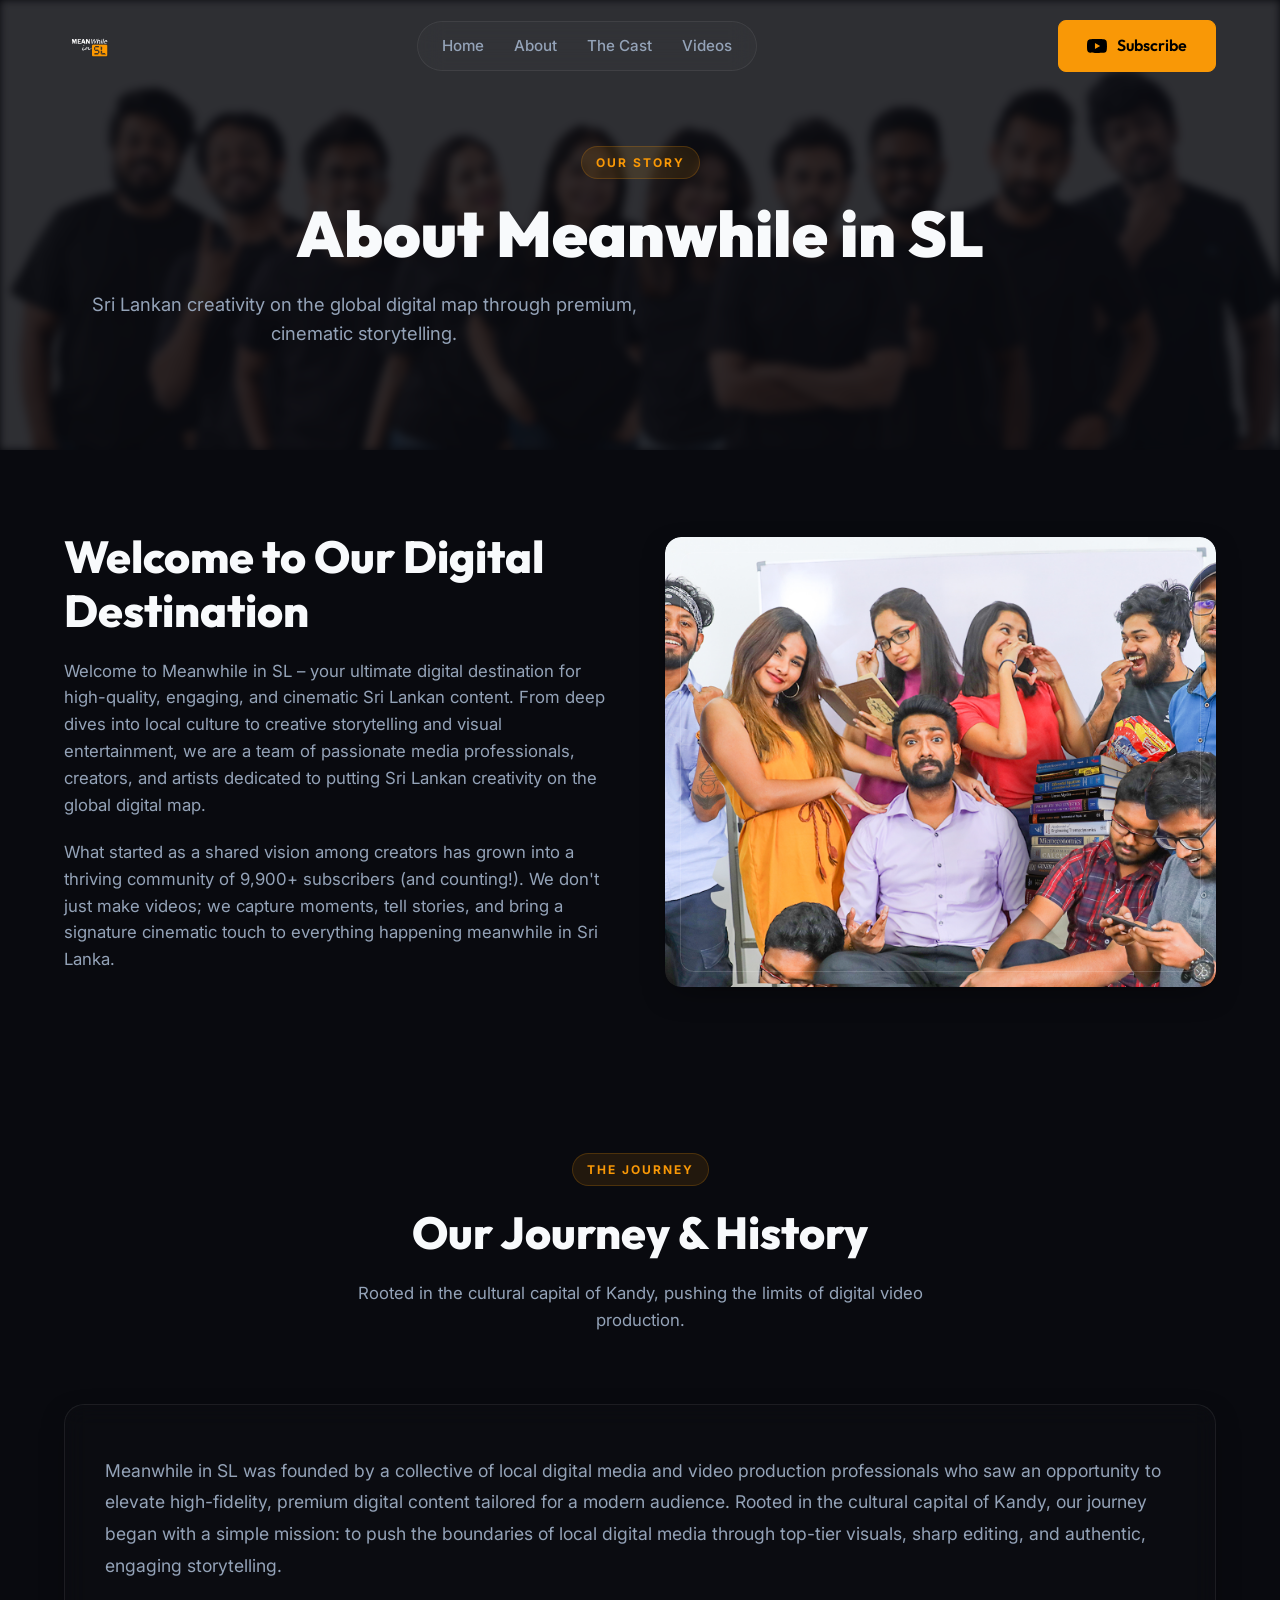
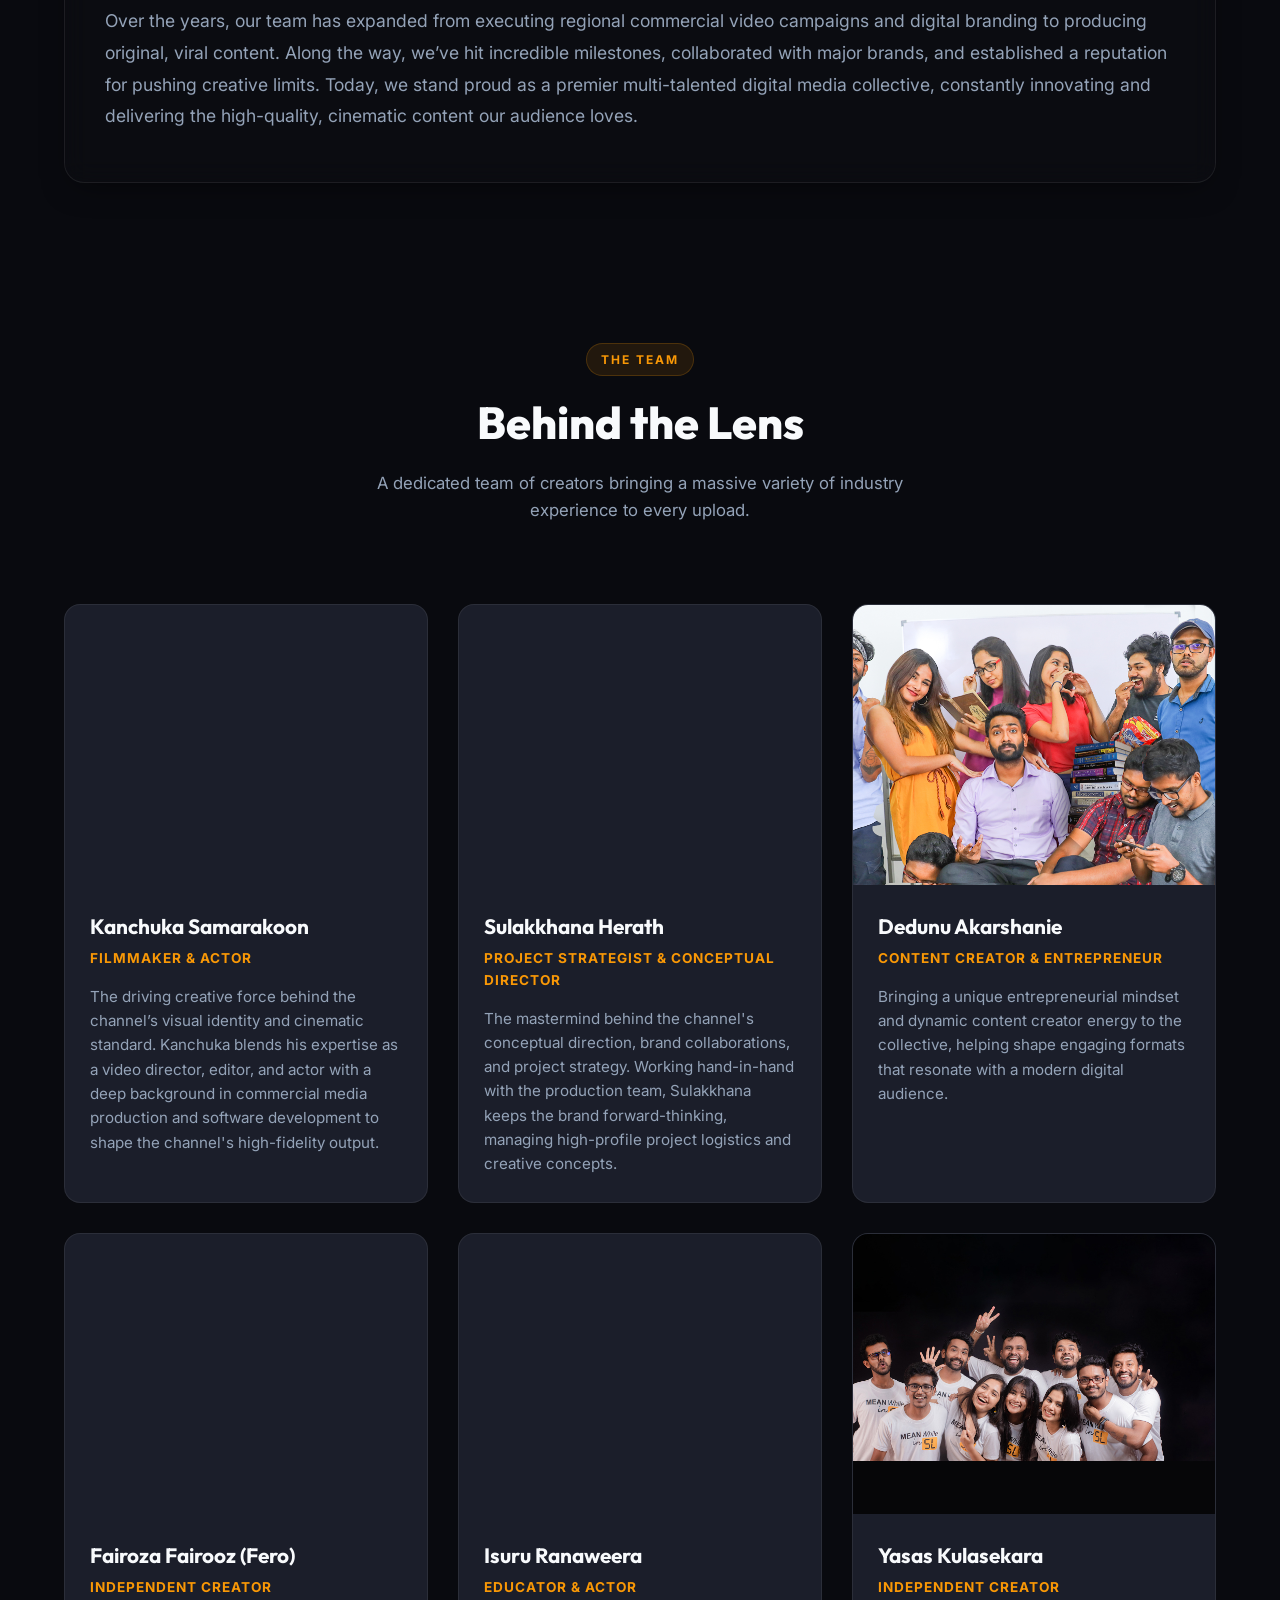
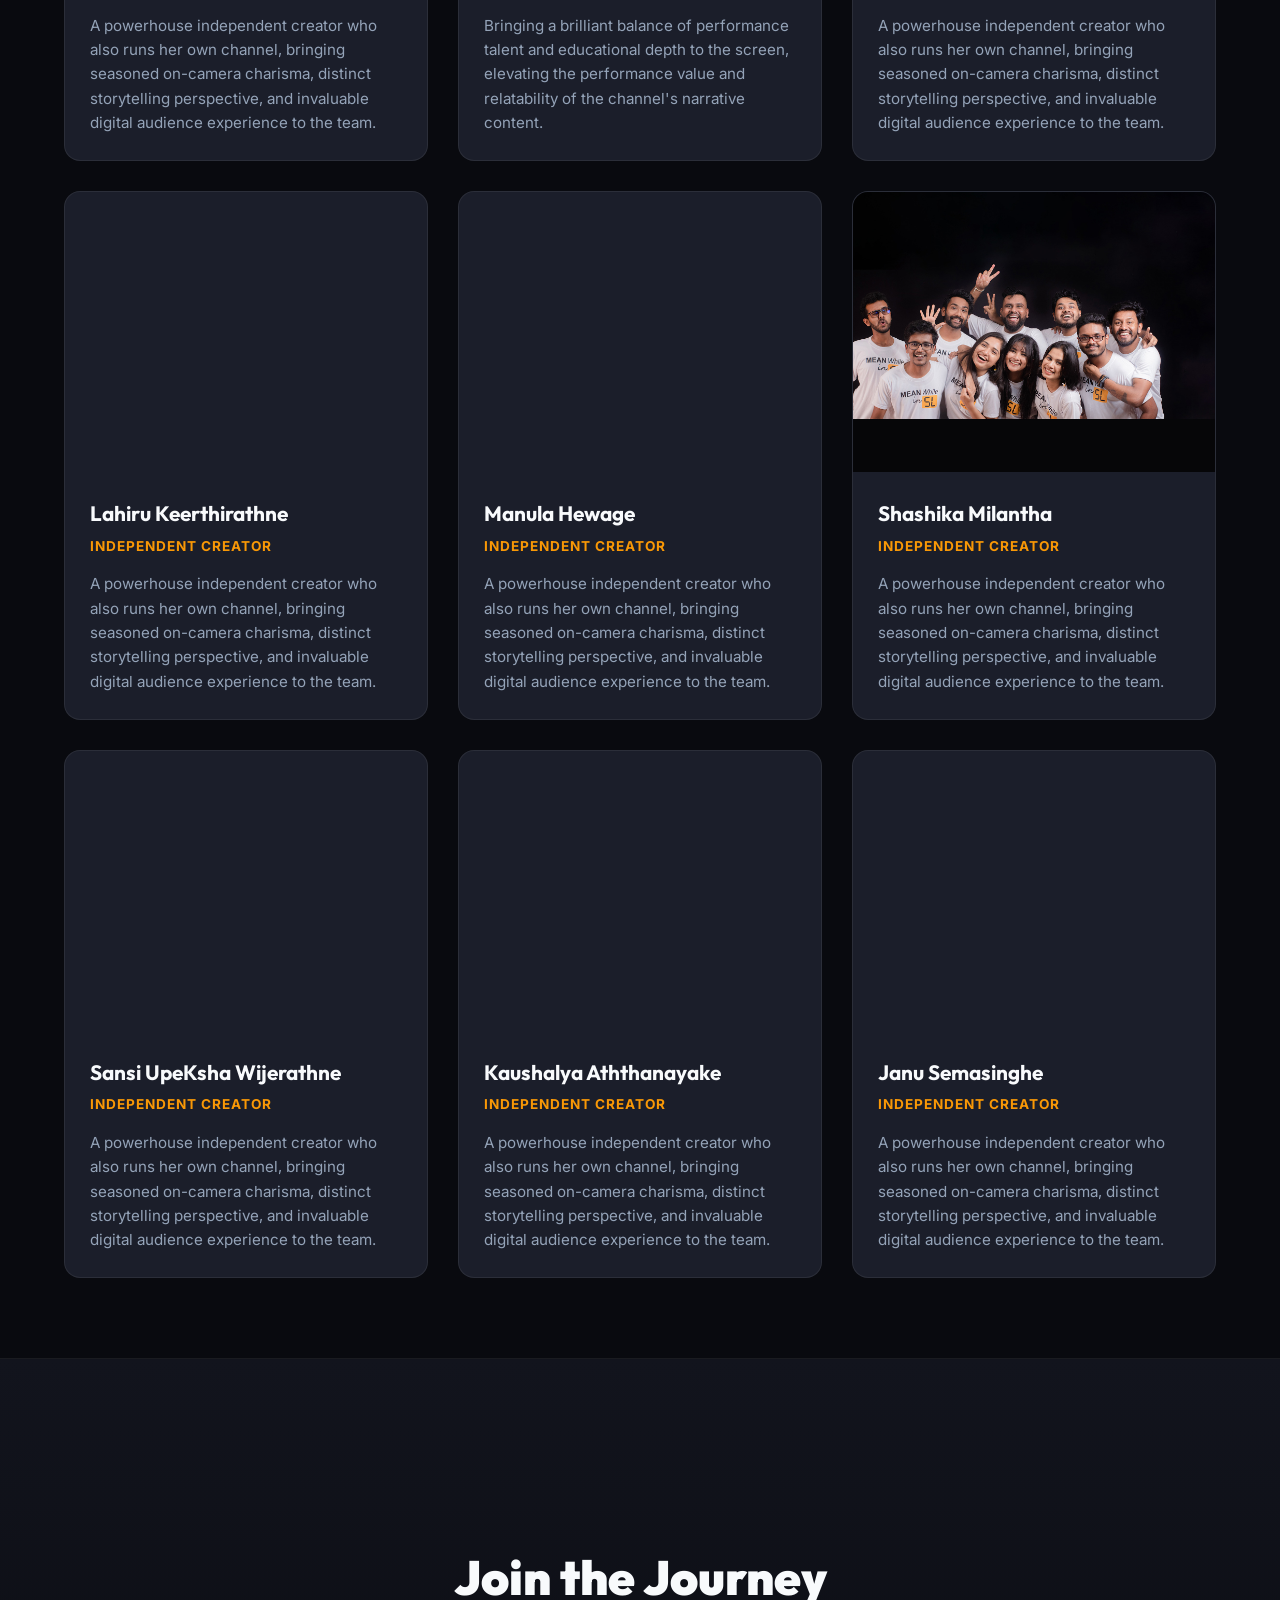
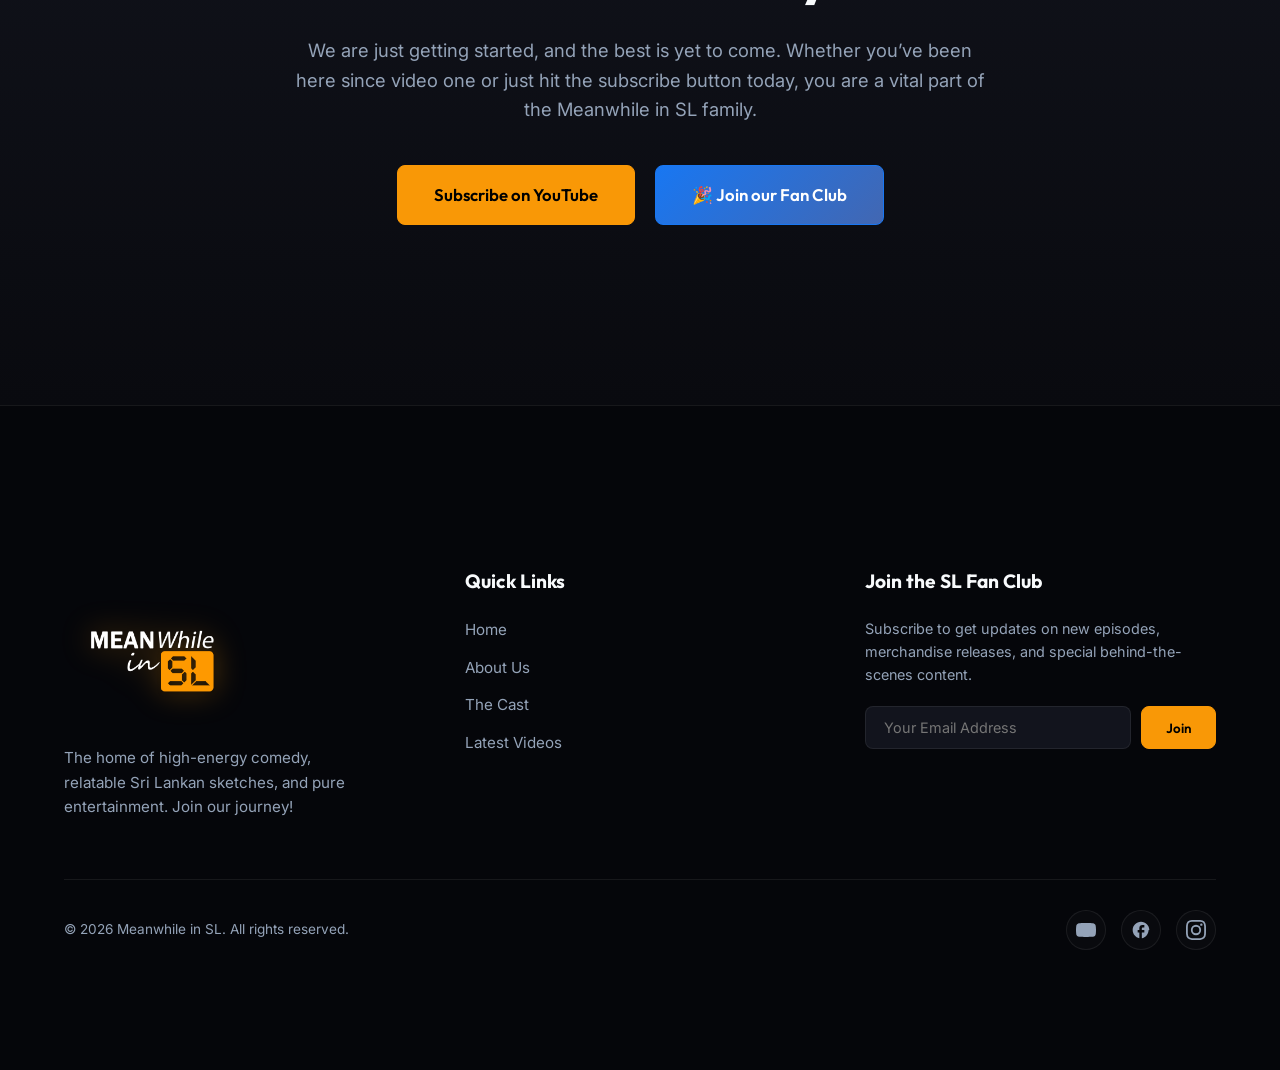
==== commit b68dcc80: "Add files via upload" ====
--- a/about.html
+++ b/about.html
@@ -111,7 +111,7 @@
             </div>
 
 
-            <!-- Subsection 2: Talent -->
+           <!-- Subsection 2: Talent -->
             <div class="team-subsection reveal">
                 <div class="team-grid-3">
                       <div class="team-member-card">
@@ -211,10 +211,47 @@
                         </div>
                     </div>
 
-
-                </div>
-            </div>
-
+                  
+
+                         <div class="team-member-card">
+                        <div class="team-avatar">
+                            <div class="avatar-placeholder" style="background-image: url('https://scontent.fcmb1-2.fna.fbcdn.net/v/t39.30808-6/651011608_1283713257298047_5096351845243053608_n.jpg?stp=dst-jpg_tt6&cstp=mx828x828&ctp=s828x828&_nc_cat=100&ccb=1-7&_nc_sid=a5f93a&_nc_ohc=rpkoGnnWb_UQ7kNvwHzX-aY&_nc_oc=AdrrUGJY__wXteHphEX5G5olXwjkJ73JMnWpkyAfYR4qTuQ-0ZTJkLkQdgQ86LK3N2ItwnsrjhHFZACK7gJw9o0m&_nc_zt=23&_nc_ht=scontent.fcmb1-2.fna&_nc_gid=XN3F_ri_dUWiSXCG1PwX6Q&_nc_ss=7b2a8&oh=00_Af-A7dZH6tgIb0bcTkLYlOjCGeKYGz6HjtQJS-tUAe8Zhw&oe=6A376002'); background-position: 70% 30%;"></div>
+                        </div>
+                        <div class="team-info">
+                            <h3>Sansi UpeKsha Wijerathne</h3>
+                            <span class="member-role">Independent Creator</span>
+                            <p class="member-bio">A powerhouse independent creator who also runs her own channel, bringing seasoned on-camera charisma, distinct storytelling perspective, and invaluable digital audience experience to the team.</p>
+                        </div>
+                    </div>
+
+                     <div class="team-member-card">
+                        <div class="team-avatar">
+                            <div class="avatar-placeholder" style="background-image: url('https://scontent.fcmb1-2.fna.fbcdn.net/v/t39.30808-6/701409465_904237219344209_6409391645635217049_n.jpg?stp=dst-jpg_tt6&cstp=mx1536x1546&ctp=s1536x1546&_nc_cat=107&ccb=1-7&_nc_sid=6ee11a&_nc_ohc=FVcTmlkBpZ4Q7kNvwHXrhyE&_nc_oc=Adqs2unZ5HVs_k3yKjzuY_CE089JamAVTzXggnu-jpjBtwEwHnfBKzMiH1j9_VU0whiy_jsfh-SGmXO4GbDhNnh5&_nc_zt=23&_nc_ht=scontent.fcmb1-2.fna&_nc_gid=LIf2Yda3asoNqPhiR1qQQg&_nc_ss=7b2a8&oh=00_Af858pPJ4KG-4WxpoxDlyb03GPRgVloP2mjBjEzGeUyZwQ&oe=6A376B40'); background-position: 70% 30%;"></div>
+                        </div>
+                        <div class="team-info">
+                            <h3>Kaushalya Aththanayake</h3>
+                            <span class="member-role">Independent Creator</span>
+                            <p class="member-bio">A powerhouse independent creator who also runs her own channel, bringing seasoned on-camera charisma, distinct storytelling perspective, and invaluable digital audience experience to the team.</p>
+                        </div>
+                    </div>
+
+                    <div class="team-member-card">
+                        <div class="team-avatar">
+                            <div class="avatar-placeholder" style="background-image: url('https://scontent.fcmb1-2.fna.fbcdn.net/v/t39.30808-6/605688656_914795998095007_4520557961984002978_n.jpg?stp=dst-jpg_tt6&cstp=mx853x858&ctp=s853x858&_nc_cat=110&ccb=1-7&_nc_sid=a5f93a&_nc_ohc=3bA34d5ywhsQ7kNvwHreoBo&_nc_oc=AdqBS1QRHT27SUCy41jKXNxDoKKJsIzGsvzjvijtN8Si5gvbgsD-cceYhHfQZfL-AiDnEqCD0sQzfzASPGP0LIF5&_nc_zt=23&_nc_ht=scontent.fcmb1-2.fna&_nc_gid=1mQMWb7CsW07IzGGGfndPA&_nc_ss=7b2a8&oh=00_Af_HgaooNWxg0Eza1FGWj8sYHUQGW3hL0Ixfvywvlf-tcA&oe=6A3753C3'); background-position: 70% 30%;"></div>
+                        </div>
+                        <div class="team-info">
+                            <h3>Janu Semasinghe</h3>
+                            <span class="member-role">Independent Creator</span>
+                            <p class="member-bio">A powerhouse independent creator who also runs her own channel, bringing seasoned on-camera charisma, distinct storytelling perspective, and invaluable digital audience experience to the team.</p>
+                        </div>
+                    </div>
+
+
+                </div>
+            </div>
+
+        </div>
+    </section>
     <!-- Join the Journey CTA -->
     <section class="about-cta">
         <div class="container text-center reveal">
